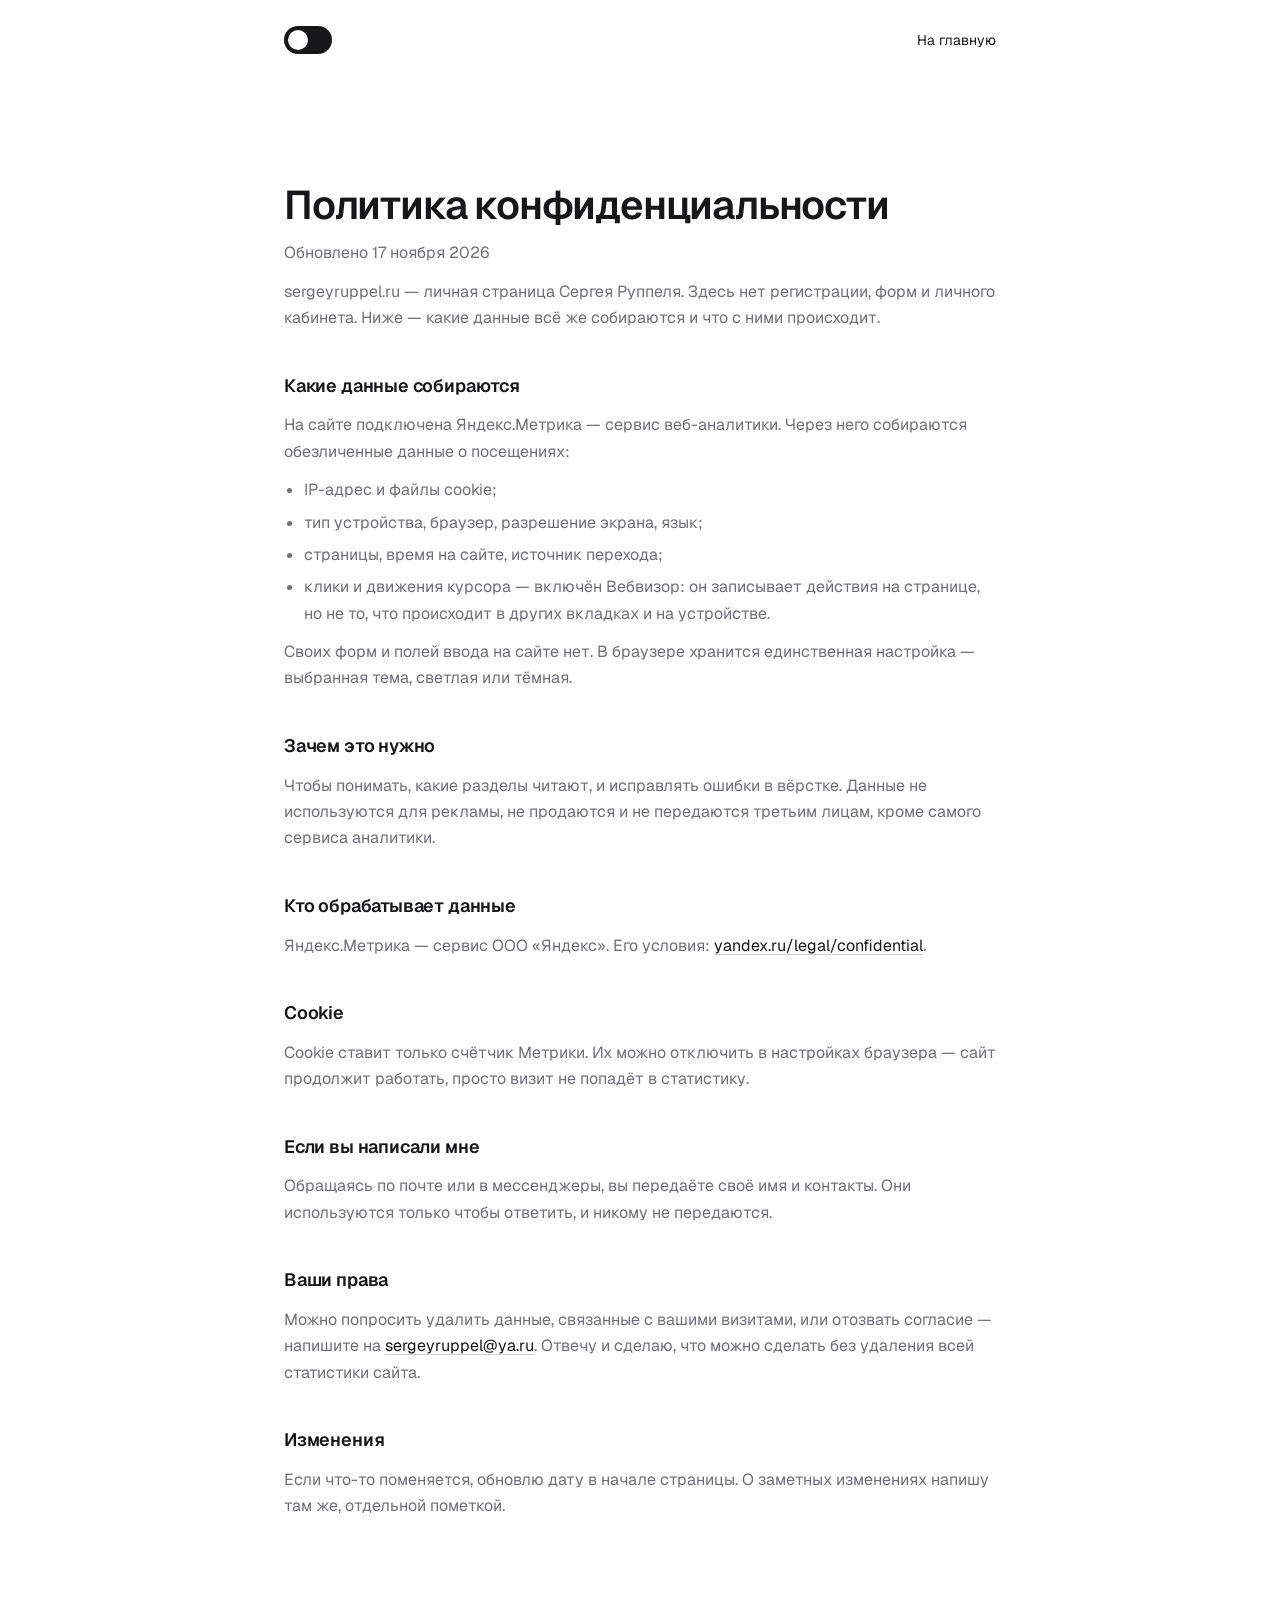
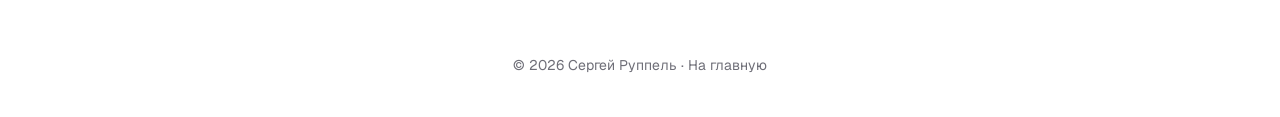
==== privacy.html @ 280b4ad0 "Refactor code structure for improved readability and maintainability" ====
<!DOCTYPE html>
<html lang="ru">

<head>
  <meta charset="utf-8">
  <meta name="viewport" content="width=device-width, initial-scale=1">

  <title>Политика конфиденциальности — Сергей Руппель</title>
  <meta name="description"
    content="Какие данные собирает сайт sergeyruppel.ru, зачем они нужны и как попросить их удалить.">
  <link rel="canonical" href="https://sergeyruppel.ru/privacy.html">
  <meta name="theme-color" content="#ffffff">
  <meta name="color-scheme" content="light dark">

  <script>
    try {
      if (localStorage.getItem("theme") === "dark") {
        document.documentElement.dataset.theme = "dark";
      }
    } catch (e) { }
  </script>

  <link rel="icon" href="/favicon.ico" sizes="32x32">
  <link rel="icon" href="/favicon.svg" type="image/svg+xml">
  <link rel="apple-touch-icon" href="/apple-touch-icon.png">
  <link rel="stylesheet" href="/styles.css">
  <script src="/script.js" defer></script>

  <style>
    body {
      display: flex;
      flex-direction: column;
      min-height: 100vh;
    }

    main {
      flex: 1 0 auto;
    }

    /* колонка уже, чем на главной: длинный текст легче читать */
    .legal-page .wrap {
      max-width: 760px;
    }

    .legal {
      padding: var(--section-space) 0;
    }

    .legal h1 {
      font-size: clamp(28px, 3.4vw, 40px);
      font-weight: 600;
      line-height: 1.15;
      letter-spacing: -0.03em;
      text-wrap: balance;
    }

    .legal-date {
      margin-top: 12px;
      font-size: 14px;
      color: var(--muted);
    }

    .legal-lead {
      margin-top: 26px;
      font-size: 17px;
      line-height: 1.6;
      color: var(--ink);
    }

    .legal h2 {
      margin-top: 40px;
      font-size: 18px;
      font-weight: 600;
      letter-spacing: -0.01em;
    }

    .legal p,
    .legal li {
      margin-top: 12px;
      font-size: 16px;
      line-height: 1.65;
      color: var(--muted);
    }

    .legal ul {
      margin: 12px 0 0;
      padding-left: 20px;
    }

    .legal li+li {
      margin-top: 6px;
    }

    .legal a {
      color: var(--ink);
      text-decoration: underline;
      text-underline-offset: 3px;
      text-decoration-thickness: 1px;
      text-decoration-color: var(--line-strong);
      transition: text-decoration-color 0.15s ease;
    }

    .legal a:hover {
      text-decoration-color: var(--ink);
    }
  </style>
</head>

<body class="legal-page">

  <a class="skip" href="#main">Перейти к содержимому</a>

  <header class="site-header">
    <div class="wrap">
      <label class="switch">
        <input class="switch__input" type="checkbox" id="theme-toggle" role="switch" aria-label="Тёмная тема">
        <span class="switch__track" aria-hidden="true"></span>
      </label>
      <nav class="nav" aria-label="Разделы страницы">
        <a href="/">На главную</a>
      </nav>
    </div>
  </header>

  <main id="main" tabindex="-1">
    <div class="legal">
      <div class="wrap">
        <h1>Политика конфиденциальности</h1>
        <p class="legal-date">Обновлено 17 ноября 2026</p>

        <p class="legal-lead">sergeyruppel.ru — личная страница Сергея Руппеля. Здесь нет регистрации, форм
          и личного кабинета. Ниже — какие данные всё же собираются и что с ними происходит.</p>

        <h2>Какие данные собираются</h2>
        <p>На сайте подключена Яндекс.Метрика — сервис веб-аналитики. Через него собираются обезличенные
          данные о посещениях:</p>
        <ul>
          <li>IP-адрес и файлы cookie;</li>
          <li>тип устройства, браузер, разрешение экрана, язык;</li>
          <li>страницы, время на сайте, источник перехода;</li>
          <li>клики и движения курсора — включён Вебвизор: он записывает действия на странице, но не то,
            что происходит в других вкладках и на устройстве.</li>
        </ul>
        <p>Своих форм и полей ввода на сайте нет. В браузере хранится единственная настройка — выбранная
          тема, светлая или тёмная.</p>

        <h2>Зачем это нужно</h2>
        <p>Чтобы понимать, какие разделы читают, и исправлять ошибки в вёрстке. Данные не используются
          для рекламы, не продаются и не передаются третьим лицам, кроме самого сервиса аналитики.</p>

        <h2>Кто обрабатывает данные</h2>
        <p>Яндекс.Метрика — сервис ООО «Яндекс». Его условия: <a href="https://yandex.ru/legal/confidential/"
            target="_blank" rel="noopener">yandex.ru/legal/confidential</a>.</p>

        <h2>Cookie</h2>
        <p>Cookie ставит только счётчик Метрики. Их можно отключить в настройках браузера — сайт
          продолжит работать, просто визит не попадёт в статистику.</p>

        <h2>Если вы написали мне</h2>
        <p>Обращаясь по почте или в мессенджеры, вы передаёте своё имя и контакты. Они используются
          только чтобы ответить, и никому не передаются.</p>

        <h2>Ваши права</h2>
        <p>Можно попросить удалить данные, связанные с вашими визитами, или отозвать согласие — напишите
          на <a href="mailto:sergeyruppel@ya.ru">sergeyruppel@ya.ru</a>. Отвечу и сделаю, что можно сделать
          без удаления всей статистики сайта.</p>

        <h2>Изменения</h2>
        <p>Если что-то поменяется, обновлю дату в начале страницы. О заметных изменениях напишу там же,
          отдельной пометкой.</p>
      </div>
    </div>
  </main>

  <footer class="foot">
    <div class="wrap">© <span id="year">2026</span> Сергей Руппель · <a href="/">На главную</a></div>
  </footer>

  <!-- Yandex.Metrika counter -->
  <script type="text/javascript">
    (function (m, e, t, r, i, k, a) {
      m[i] = m[i] || function () { (m[i].a = m[i].a || []).push(arguments) };
      m[i].l = 1 * new Date();
      for (var j = 0; j < document.scripts.length; j++) { if (document.scripts[j].src === r) { return; } }
      k = e.createElement(t), a = e.getElementsByTagName(t)[0], k.async = 1, k.src = r, a.parentNode.insertBefore(k, a)
    })(window, document, 'script', 'https://mc.yandex.ru/metrika/tag.js?id=114305701', 'ym');

    ym(114305701, 'init', { ssr: true, webvisor: true, clickmap: true, ecommerce: "dataLayer", referrer: document.referrer, url: location.href, accurateTrackBounce: true, trackLinks: true });
  </script>
  <noscript>
    <div><img src="https://mc.yandex.ru/watch/114305701" style="position:absolute; left:-9999px;" alt="" /></div>
  </noscript>
  <!-- /Yandex.Metrika counter -->

</body>

</html>
---- styles.css ----
/* ============================================================
   sergeyruppel.ru — стили
   Порядок: шрифт → токены → база → шапка → первый экран →
   секции → карточка → контакты → подвал → тёмная тема → адаптив
   ============================================================ */

/* ---------- шрифт: Geist, нарезанный по алфавитам ---------- */

@font-face {
  font-family: "Geist";
  font-style: normal;
  font-weight: 300 700;
  font-display: swap;
  src: url("fonts/geist-cyrillic.woff2") format("woff2");
  unicode-range: U+0301, U+0400-045F, U+0490-0491, U+04B0-04B1, U+2116;
}

@font-face {
  font-family: "Geist";
  font-style: normal;
  font-weight: 300 700;
  font-display: swap;
  src: url("fonts/geist-latin.woff2") format("woff2");
  unicode-range: U+0000-00FF, U+0131, U+0152-0153, U+02BB-02BC, U+02C6, U+02DA,
    U+02DC, U+0304, U+0308, U+0329, U+2000-206F, U+20AC, U+2122,
    U+2191, U+2193, U+2212, U+2215, U+FEFF, U+FFFD;
}

/* ---------- токены ---------- */

:root {
  --bg: #ffffff;
  --ink: #17171a;
  --muted: #6f6f78;
  --line: #e7e7e7;
  --line-strong: #cfcfcf;
  --hover: #fafafa;
  --mark: #ffcc00;

  --sans: "Geist", "Segoe UI", -apple-system, BlinkMacSystemFont, "Inter",
    "Helvetica Neue", Arial, "Noto Sans", sans-serif;

  --wrap: 900px;
  --section-space: clamp(44px, 8vw, 116px);
  --radius: 14px;
  --ease: cubic-bezier(0.22, 0.61, 0.36, 1);
}

html[data-theme="dark"] {
  color-scheme: dark;
  --bg: #17171a;
  --ink: #ffffff;
  --muted: #9a9aa3;
  --line: #2c2c32;
  --line-strong: #45454e;
  --hover: #1f1f25;
}

/* ---------- база ---------- */

*,
*::before,
*::after {
  box-sizing: border-box;
}

html {
  -webkit-text-size-adjust: 100%;
  scroll-behavior: smooth;
  scroll-padding-top: 32px;
}

body {
  margin: 0;
  background: var(--bg);
  color: var(--ink);
  font-family: var(--sans);
  font-size: 16px;
  line-height: 1.6;
  -webkit-font-smoothing: antialiased;
  -moz-osx-font-smoothing: grayscale;
  transition: background-color 0.25s ease, color 0.25s ease;
}

img {
  display: block;
  max-width: 100%;
}

h1,
h2,
h3,
p,
figure {
  margin: 0;
}

a {
  color: inherit;
  text-decoration: none;
}

::selection {
  background: var(--mark);
  color: #17171a;
}

:focus-visible {
  outline: 2px solid var(--ink);
  outline-offset: 3px;
  border-radius: 3px;
}

.wrap {
  width: 100%;
  max-width: var(--wrap);
  margin: 0 auto;
  padding: 0 24px;
}

.skip {
  position: fixed;
  top: 10px;
  left: 10px;
  z-index: 100;
  padding: 10px 16px;
  border-radius: 8px;
  background: var(--ink);
  color: var(--bg);
  font-size: 14px;
  transform: translateY(-180%);
  transition: transform 0.2s var(--ease);
}

.skip:focus {
  transform: none;
}

/* ---------- шапка ---------- */

.site-header {
  padding: 26px 0;
}

.site-header .wrap {
  display: flex;
  align-items: center;
  justify-content: space-between;
  gap: 24px;
}

.nav {
  display: flex;
  gap: 26px;
  font-size: 14px;
}

.nav a {
  transition: color 0.15s ease;
}

.nav a:hover {
  color: var(--muted);
}

/* переключатель темы */

.switch {
  display: inline-flex;
  flex: none;
  cursor: pointer;
}

.switch__input {
  position: absolute;
  width: 1px;
  height: 1px;
  margin: 0;
  opacity: 0;
}

.switch__track {
  position: relative;
  display: block;
  width: 48px;
  height: 28px;
  border-radius: 999px;
  background: var(--ink);
  transition: background-color 0.25s ease;
}

.switch__track::after {
  content: "";
  position: absolute;
  top: 4px;
  left: 4px;
  width: 20px;
  height: 20px;
  border-radius: 50%;
  background: var(--bg);
  transition: transform 0.25s var(--ease), background-color 0.25s ease;
}

.switch__input:checked+.switch__track::after {
  transform: translateX(20px);
}

.switch__input:focus-visible+.switch__track {
  outline: 2px solid var(--ink);
  outline-offset: 3px;
}

/* main получает фокус по ссылке «к содержимому» — рамку вокруг страницы не рисуем */
main:focus,
main:focus-visible {
  outline: none;
}

/* ---------- первый экран и секции ---------- */

.hero,
.section {
  padding: var(--section-space) 0;
}

.hero-grid {
  display: grid;
  grid-template-columns: minmax(0, 1fr) clamp(240px, 32vw, 380px);
  align-items: center;
  gap: clamp(28px, 5vw, 64px);
}

.hero-copy {
  text-align: left;
}

.hero-copy h1 {
  font-size: clamp(23px, 2.6vw, 32px);
  font-weight: 600;
  line-height: 1.18;
  letter-spacing: -0.022em;
  text-wrap: balance;
}

.hero-copy p {
  margin-top: 16px;
  font-size: clamp(15px, 1.3vw, 16px);
  line-height: 1.62;
  color: var(--muted);
  text-wrap: pretty;
}

.hero-photo {
  width: 100%;
  height: auto;
  border-radius: 10px;
  transition: filter 0.3s ease;
}

/* рука машет при переключении темы */
.wave {
  display: inline-block;
  transform-origin: 60% 90%;
}

.wave.is-waving {
  animation: wave-hand 0.55s ease-in-out 1;
}

@keyframes wave-hand {

  0%,
  100% {
    transform: rotate(0deg);
  }

  30% {
    transform: rotate(14deg);
  }

  70% {
    transform: rotate(-8deg);
  }
}

.section-head {
  margin-bottom: clamp(32px, 4.5vw, 56px);
  text-align: center;
}

.section-head h2 {
  font-size: clamp(21px, 2vw, 26px);
  font-weight: 600;
  letter-spacing: -0.02em;
}

.section-head p {
  margin-top: 6px;
  font-size: 15px;
  color: var(--muted);
}

/* ---------- карточка приложения ---------- */

.cards {
  display: grid;
  gap: 16px;
}

.card {
  display: grid;
  grid-template-columns: 60px minmax(0, 1fr);
  align-items: start;
  gap: 20px;
  padding: 22px 24px 24px;
  border: 1px solid var(--line);
  border-radius: var(--radius);
  transition: border-color 0.18s ease, background 0.18s ease;
}

.card:hover {
  border-color: var(--line-strong);
  background: var(--hover);
}

.card-icon {
  display: block;
  width: 60px;
  height: 60px;
  border-radius: var(--radius);
}

.card-cat {
  font-size: 11px;
  font-weight: 500;
  letter-spacing: 0.14em;
  text-transform: uppercase;
  color: var(--muted);
}

.card h3 {
  margin-top: 6px;
  font-size: 17px;
  font-weight: 600;
  letter-spacing: -0.012em;
}

.card-desc {
  margin-top: 8px;
  max-width: 62ch;
  font-size: 15px;
  line-height: 1.6;
  color: var(--muted);
}

.card-links {
  display: flex;
  flex-wrap: wrap;
  gap: 14px;
  margin-top: 14px;
  font-size: 15px;
}

.card-links a {
  color: var(--muted);
  text-decoration: underline;
  text-underline-offset: 3px;
  text-decoration-thickness: 1px;
  text-decoration-color: var(--line-strong);
  transition: color 0.15s ease, text-decoration-color 0.15s ease;
}

.card-links a:hover {
  color: var(--ink);
  text-decoration-color: var(--ink);
}

/* кнопка RuStore: пока не ссылка — приложение на модерации */
.card-store {
  margin-top: 16px;
}

.card-store img {
  display: block;
  width: auto;
  height: 40px;
  transition: filter 0.3s ease;
}

/* ---------- контакты ---------- */

.contacts {
  display: flex;
  flex-wrap: wrap;
  justify-content: center;
  gap: 10px;
  margin: 0;
  padding: 0;
  list-style: none;
}

.chip {
  display: inline-flex;
  align-items: center;
  padding: 10px 20px;
  border: 1px solid var(--line);
  border-radius: 999px;
  font-size: 15px;
  white-space: nowrap;
  transition: border-color 0.18s ease, background 0.18s ease;
}

.chip:hover {
  border-color: var(--line-strong);
  background: var(--hover);
}

.contact-item {
  position: relative;
}

.copy-toast {
  position: absolute;
  top: calc(100% + 10px);
  left: 50%;
  z-index: 5;
  padding: 7px 12px;
  border-radius: 8px;
  background: var(--ink);
  color: var(--bg);
  font-size: 13px;
  line-height: 1.2;
  white-space: nowrap;
  pointer-events: none;
  opacity: 0;
  transform: translate(-50%, -4px);
  transition: opacity 0.18s ease, transform 0.18s ease;
}

.copy-toast.is-visible {
  opacity: 1;
  transform: translate(-50%, 0);
}

/* ---------- подвал ---------- */

.foot {
  padding: 32px 0 40px;
  text-align: center;
  font-size: 14px;
  color: var(--muted);
}

/* ---------- тёмная тема: картинки ---------- */

html[data-theme="dark"] .hero-photo {
  filter: grayscale(1);
}

html[data-theme="dark"] .card-store img {
  filter: brightness(0) invert(1);
}

/* ---------- адаптив ---------- */

@media (max-width: 720px) {
  .hero-grid {
    grid-template-columns: 1fr;
    gap: 32px;
  }

  .hero-copy {
    text-align: center;
  }

  .hero-photo {
    order: 2;
    width: min(100%, clamp(240px, 60vw, 320px));
    margin: 0 auto;
  }
}

@media (max-width: 480px) {
  .site-header {
    padding: 20px 0;
  }

  .nav {
    gap: 18px;
    font-size: 13px;
  }

  .card {
    padding: 20px 20px 22px;
  }
}

@media (prefers-reduced-motion: reduce) {
  html {
    scroll-behavior: auto;
  }

  *,
  *::before,
  *::after {
    transition-duration: 0.001ms !important;
    animation-duration: 0.001ms !important;
  }
}

@media print {
  .site-header {
    position: static;
  }
}
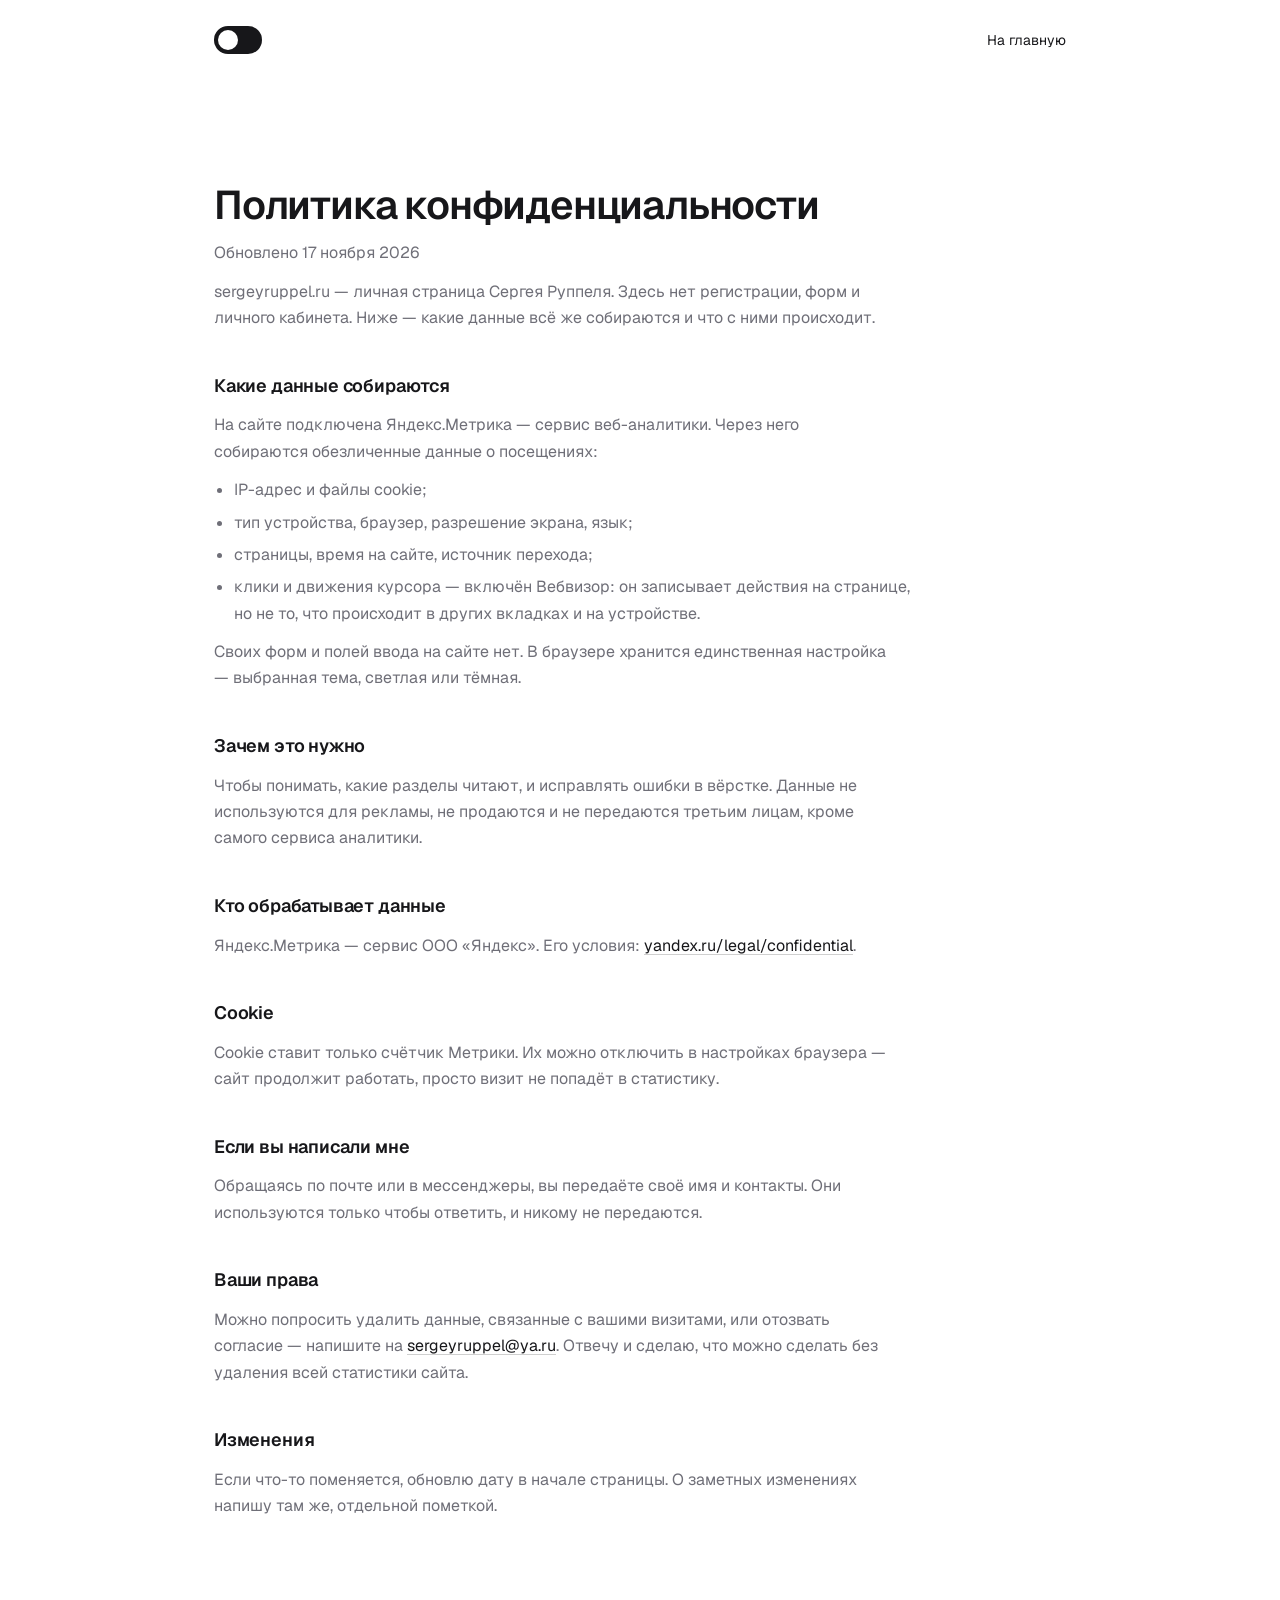
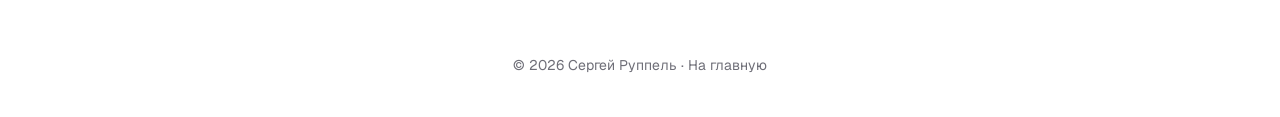
==== commit b736ecbd: "Refactor contact section for improved layout" ====
--- a/privacy.html
+++ b/privacy.html
@@ -37,9 +37,12 @@
       flex: 1 0 auto;
     }
 
-    /* колонка уже, чем на главной: длинный текст легче читать */
-    .legal-page .wrap {
-      max-width: 760px;
+    /* ширина колонки — как на главной, ограничение только по длине строки */
+    .legal p,
+    .legal li,
+    .legal-lead,
+    .legal h2 {
+      max-width: 62ch;
     }
 
     .legal {
--- a/styles.css
+++ b/styles.css
@@ -415,31 +415,11 @@
   background: var(--hover);
 }
 
-.contact-item {
-  position: relative;
-}
-
-.copy-toast {
-  position: absolute;
-  top: calc(100% + 10px);
-  left: 50%;
-  z-index: 5;
-  padding: 7px 12px;
-  border-radius: 8px;
-  background: var(--ink);
-  color: var(--bg);
-  font-size: 13px;
-  line-height: 1.2;
-  white-space: nowrap;
-  pointer-events: none;
-  opacity: 0;
-  transform: translate(-50%, -4px);
-  transition: opacity 0.18s ease, transform 0.18s ease;
-}
-
-.copy-toast.is-visible {
-  opacity: 1;
-  transform: translate(-50%, 0);
+/* почта отдельной строкой над мессенджерами */
+.contacts__mail {
+  display: flex;
+  flex: 1 0 100%;
+  justify-content: center;
 }
 
 /* ---------- подвал ---------- */
